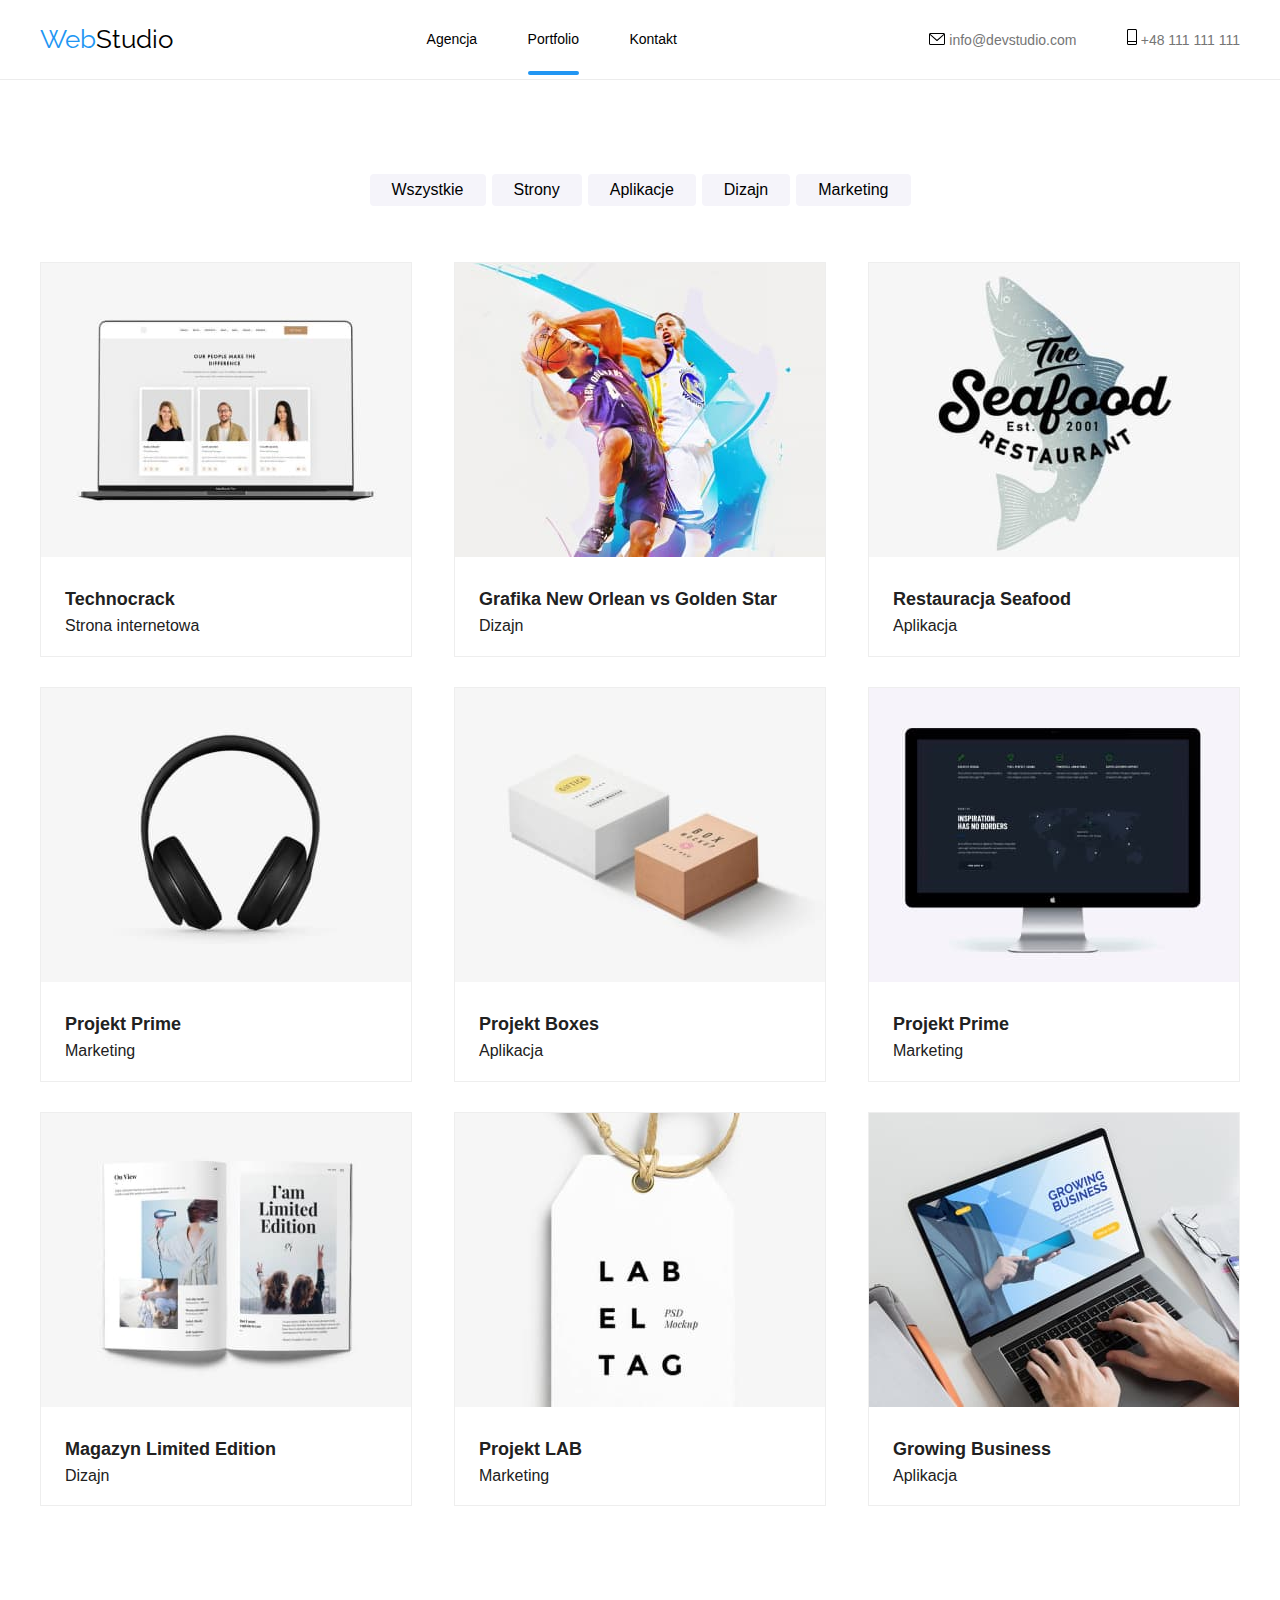
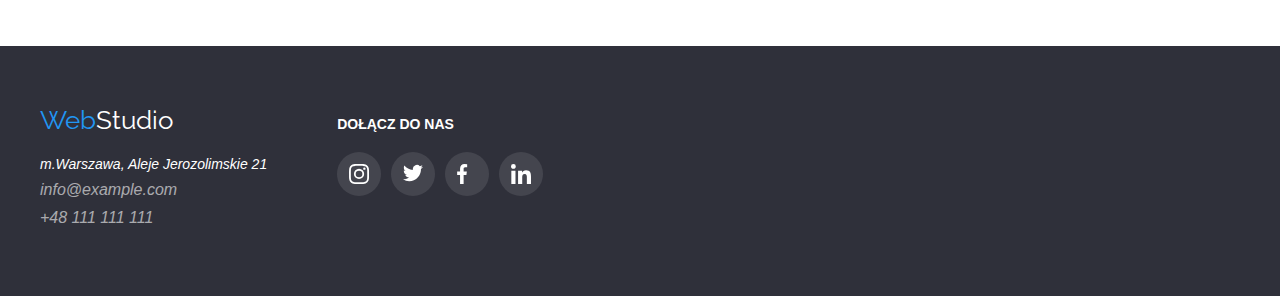
==== portfolio.html @ 27cfef9f "kopiowanie pracy domowej 5" ====
<!doctype html>
<html lang="pl">

<head>
  <meta charset="UTF-8">
  <meta content="IE=edge" http-equiv="X-UA-Compatible">
  <meta name="viewport" content="width=device-width, initial-scale=1.0">
  <link href="https://fonts.googleapis.com/css2?family=Raleway:wght@700&family=Roboto:wght@400;500;700;900&display=swap"
        rel="stylesheet">
  <link href="https://cdnjs.cloudflare.com/ajax/libs/modern-normalize/1.0.0/modern-normalize.min.css"
        rel="stylesheet" />
  <link href="css/styles.css" rel="stylesheet">
  <title>Homework 1</title>
</head>

<body>
<header class="header">
  <div class="container header-container">
    <a class="logo-link" href="index.html"><span class="logo-start">Web</span>Studio</a>
    <nav>
      <ul>
        <li class="header-link"><a class="link" href="index.html">Agencja</a></li>
        <li class="header-link"><a class="link here" href="portfolio.html">Portfolio</a></li>
        <li class="header-link"><a class="link header-link" href="">Kontakt</a></li>
      </ul>
    </nav>
    <div>
      <a class="link header-link address mail" href="mailto:info@devstudio.com">
        <svg height="12" width="16">
          <use href="images/icons.svg#mail"></use>
        </svg>
        info@devstudio.com</a>
      <a class="link header-link address phone" href="tel:+48111111111">
        <svg height="16" width="10">
          <use href="images/icons.svg#telefon"></use>
        </svg>
        +48 111 111 111</a>
    </div>
  </div>
</header>
<main class="section-padding-top section-padding-bottom">
  <section>
    <div class="flexbox-center container portfolio-navigation-container">
      <button class="button portfolio-navigation" type="button">Wszystkie</button>
      <button class="button portfolio-navigation" type="button">Strony</button>
      <button class="button portfolio-navigation" type="button">Aplikacje</button>
      <button class="button portfolio-navigation" type="button">Dizajn</button>
      <button class="button portfolio-navigation" type="button">Marketing</button>
    </div>
  </section>
  <section>
    <div class="container">
      <ul class="portfolio-flexbox">
        <li class="inline-block portfolio-picture">
          <div class="roll-up">
            <img alt="Technocrack" height="294" src="images/laptop2.jpg" width="370" />
            <div class="pop-it">Technocrack jest popularną platformą wykorzystywaną do rozpowszechniania koronawirusa.
              Firmy wykorzystują tę platformę
              do celów szpiegowskich i ataków na niezabezpieczone serwery konkurencji
            </div>
          </div>
          <div class="portfolio-picture-text">
            <div>
              <b class="portfolio-picture-title">Technocrack</b>
            </div>
            <div>Strona internetowa</div>
          </div>
        </li>
        <li class="inline-block portfolio-picture">
          <div class="roll-up">
            <img alt="Koszykówka" height="294" src="images/koszykowka.jpg" width="370" />
            <div class="pop-it">Technocrack jest popularną platformą wykorzystywaną do rozpowszechniania koronawirusa.
              Firmy wykorzystują tę platformę
              do celów szpiegowskich i ataków na niezabezpieczone serwery konkurencji
            </div>
          </div>
          <div class="portfolio-picture-text">
            <div>
              <b class="portfolio-picture-title">Grafika New Orlean vs Golden Star</b>
            </div>
            <div>Dizajn</div>
          </div>
        </li>
        <li class="inline-block portfolio-picture">
          <div class="roll-up">
            <img alt="Rybka" height="294" src="images/rybka.jpg" width="370" />
            <div class="pop-it">Technocrack jest popularną platformą wykorzystywaną do rozpowszechniania koronawirusa.
              Firmy wykorzystują tę platformę
              do celów szpiegowskich i ataków na niezabezpieczone serwery konkurencji
            </div>
          </div>
          <div class="portfolio-picture-text">
            <div>
              <b class="portfolio-picture-title">Restauracja Seafood</b>
            </div>
            <div>Aplikacja</div>
          </div>
        </li>
        <li class="inline-block portfolio-picture">
          <div class="roll-up">
            <img alt="Sluchawki" height="294" src="images/sluchawki.jpg" width="370" />
            <div class="pop-it">Technocrack jest popularną platformą wykorzystywaną do rozpowszechniania koronawirusa.
              Firmy wykorzystują tę platformę
              do celów szpiegowskich i ataków na niezabezpieczone serwery konkurencji
            </div>
          </div>
          <div class="portfolio-picture-text">
            <div>
              <b class="portfolio-picture-title">Projekt Prime</b>
            </div>
            <div>Marketing</div>
          </div>
        </li>
        <li class="inline-block portfolio-picture">
          <div class="roll-up">
            <img alt="Paczki" height="294" src="images/paczki.jpg" width="370" />
            <div class="pop-it">Technocrack jest popularną platformą wykorzystywaną do rozpowszechniania koronawirusa.
              Firmy wykorzystują tę platformę
              do celów szpiegowskich i ataków na niezabezpieczone serwery konkurencji
            </div>
          </div>
          <div class="portfolio-picture-text">
            <div>
              <b class="portfolio-picture-title">Projekt Boxes</b>
            </div>
            <div>Aplikacja</div>
          </div>
        </li>
        <li class="inline-block portfolio-picture">
          <div class="roll-up">
            <img alt="Monitor" height="294" src="images/monitor.jpg" width="370" />
            <div class="pop-it">Technocrack jest popularną platformą wykorzystywaną do rozpowszechniania koronawirusa.
              Firmy wykorzystują tę platformę
              do celów szpiegowskich i ataków na niezabezpieczone serwery konkurencji
            </div>
          </div>
          <div class="portfolio-picture-text">
            <div>
              <b class="portfolio-picture-title">Projekt Prime</b>
            </div>
            <div>Marketing</div>
          </div>
        </li>
        <li class="inline-block portfolio-picture">
          <div class="roll-up">
            <img alt="Książka" height="294" src="images/ksiazka.jpg" width="370" />
            <div class="pop-it">Technocrack jest popularną platformą wykorzystywaną do rozpowszechniania koronawirusa.
              Firmy wykorzystują tę platformę
              do celów szpiegowskich i ataków na niezabezpieczone serwery konkurencji
            </div>
          </div>
          <div class="portfolio-picture-text">
            <div>
              <b class="portfolio-picture-title">Magazyn Limited Edition</b>
            </div>
            <div>Dizajn</div>
          </div>
        </li>
        <li class="inline-block portfolio-picture">
          <div class="roll-up">
            <img alt="Zakładka" height="294" src="images/zakladka.jpg" width="370" />
            <div class="pop-it">Technocrack jest popularną platformą wykorzystywaną do rozpowszechniania koronawirusa.
              Firmy wykorzystują tę platformę
              do celów szpiegowskich i ataków na niezabezpieczone serwery konkurencji
            </div>
          </div>
          <div class="portfolio-picture-text">
            <div>
              <b class="portfolio-picture-title">Projekt LAB</b>
            </div>
            <div>Marketing</div>
          </div>
        </li>
        <li class="inline-block portfolio-picture">
          <div class="roll-up">
            <img alt="Laptop" height="294" src="images/laptop3.jpg" width="370" />
            <div class="pop-it">Technocrack jest popularną platformą wykorzystywaną do rozpowszechniania koronawirusa.
              Firmy wykorzystują tę platformę
              do celów szpiegowskich i ataków na niezabezpieczone serwery konkurencji
            </div>
          </div>
          <div class="portfolio-picture-text">
            <div>
              <b class="portfolio-picture-title">Growing Business</b>
            </div>
            <div>Aplikacja</div>
          </div>
        </li>
      </ul>
    </div>
  </section>
</main>
<footer class="background">
  <div class="footer container">
    <div class="footer-info">
      <a class="logo-link footer-logo" href="/"><span class="logo-start">Web</span>Studio</a>
      <address class="footer-address">m.Warszawa, Aleje Jerozolimskie 21</address>

      <address class="footer-address-contact">
        <a class="link" href="mailto:info@example.com">info@example.com</a>
      </address>
      <address class="footer-address-contact">
        <a class="link" href="tel:+48 111 111 111">+48 111 111 111</a>
      </address>
    </div>
    <div class="footer-social">
      <span class="footer-social-title">DOŁĄCZ DO NAS</span>
      <div class="social-container">
        <div class="social-icon">
          <svg class="social">
            <use href="images/icons.svg#instagram">
            </use>
          </svg>
        </div>
        <div class="social-icon">
          <svg class="social">
            <use href="images/icons.svg#twitter">
            </use>
          </svg>
        </div>
        <div class="social-icon">
          <svg class="social">
            <use href="images/icons.svg#facebook">
            </use>
          </svg>
        </div>
        <div class="social-icon">
          <svg class="social">
            <use href="images/icons.svg#linkedin">
            </use>
          </svg>
        </div>
      </div>
    </div>
  </div>
</footer>
</body>

</html>
---- css/styles.css ----
:root {
    --address: #757575;
    --background-color: #2F303A;
    --background-text-color: white;
    --button-active-color: #2196F3;
    --button-active-text-color: white;
    --button-color: #F5F4FA;
    --button-text-color: black;
    --container-width: 1200px;
    --footer-address-contact: #FFFFFF99;
    --footer-address-size: 14px;
    --footer-address: #FFFFFF;
    --footer-logo: white;
    --h2-font-size: 36px;
    --header-container-border-color: #ECECEC;
    --header-height: 600px;
    --header-link-font-size: 14px;
    --header-link-font-weight: 500;
    --header-link-line-height: 1.17;
    --link-active-color: #2196F3;
    --link-color: black;
    --logo-start-color: #2196F3;
    --our-team-container-color: #F5F4FA;
    --our-team-element-background: white;
    --picture-title-font-size: 16px;
    --picture-title-font-weight: 500;
    --picture-title-line-height: 1.17;
    --picture-work-font-size: 16px;
    --picture-work-font-weight: 400;
    --picture-work-line-height: 1.17;
    --portfolio-navigation-font-size: 16px;
    --portfolio-navigation-font-weight: 500;
    --portfolio-navigation-line-height: 1.25;
    --portfolio-picture-border-color: #EEEEEE;
    --portfolio-picture-title-font-size: 18px;
    --portfolio-picture-title-font-weight: 700;
    --portfolio-picture-title-line-height: 2;
    --text-color: #212121;
    --logo-link-font-size: 26px;
    --lorem-ipsum-article-color: #757575;
    --lorem-ipsum-article-font-size: 14px;
    --button-border-radius: 4px;
}

body {
    font-family: "RobotoRegular 400", "RobotoMedium 500", "RobotoBold 700", "RobotoBlack 900", sans-serif;
    color: var(--text-color);
}

ul {
    list-style: none;
    padding-inline-start: 0;
}

h2 {
    text-align: center;
    font-size: var(--h2-font-size);
}

.container {
    width: var(--container-width);
    margin: 0 auto;
}

.section-padding-top {
    padding-top: 94px;
}

.section-padding-bottom {
    padding-bottom: 94px;
}

.header {
    border-bottom: 1px solid var(--header-container-border-color);
    height: 80px;
}

.header-container {
    display: flex;
    justify-content: space-between;
    align-items: center;
    height: 100%
}

.flexbox-header {
    display: flex;
    justify-content: center;
    flex-direction: column;
    align-items: center;

}

.portfolio-picture {
    border: 1px solid var(--portfolio-picture-border-color);
    margin-bottom: 30px;
    transition-duration: 250ms;
    transition-timing-function: cubic-bezier(0.4, 0, 0.2, 1);
    transition-property: border-color;
    position: relative;

}

.portfolio-picture:hover, .portfolio-picture:focus {
    box-shadow: 0 1px 1px rgba(0, 0, 0, 0.12), 0 4px 4px rgba(0, 0, 0, 0.06), 1px 4px 6px rgba(0, 0, 0, 0.16);
    cursor: pointer;
    transition-duration: 250ms;
    transition-timing-function: cubic-bezier(0.4, 0, 0.2, 1);
    transition-property: border-color;
}

.portfolio-picture-text {
    padding: 20px 24px;
}

.flexbox-center {
    display: flex;
    justify-content: center;
}

.lorem-ipsum-image-box {
    display: flex;
    justify-content: center;
    align-items: center;
    height: 120px;
    background-color: #F5F4FA;
    border-radius: 4px;
}

.flexbox-spaces {
    display: flex;
    justify-content: space-between;
}

.portfolio-flexbox {
    display: flex;
    flex-wrap: wrap;
    justify-content: space-between;
}

.inline-block {
    display: inline-block;
}

.pre {
    white-space: pre;
}

.title {
    text-align: center;
    font-size: 44px;
}

.our-team-container {
    background-color: var(--our-team-container-color);
}

.our-team-image {
    margin-bottom: 30px;

}

.our-team-element {
    background-color: var(--our-team-element-background);
    text-align: center;
    box-shadow: 0 1px 3px rgba(0, 0, 0, 0.12), 0 1px 1px rgba(0, 0, 0, 0.14), 0 2px 1px rgba(0, 0, 0, 0.2);
    border-radius: 0 0 4px 4px;
}

.logo-link {
    font-family: "Raleway", sans-serif;
    text-decoration: none;
    color: black;
    font-size: var(--logo-link-font-size);
    margin-right: 93px;
}

.logo-start {
    color: var(--logo-start-color);
}

.button {
    background-color: var(--button-color);
    color: var(--button-text-color);
    cursor: pointer;
    font-size: 16px;
    transition-duration: 250ms;
    transition-timing-function: cubic-bezier(0.4, 0, 0.2, 1);
    transition-property: color, background-color;
}

.order-button {
    background-color: var(--button-active-color);
    color: var(--button-active-text-color);
    cursor: pointer;
    font-size: 16px;
    padding: 10px 41px 10px 42px;
    border-radius: var(--button-border-radius);
}

.button:hover, .button:focus {
    background-color: var(--button-active-color);
    color: var(--button-active-text-color);
    transition-duration: 250ms;
    transition-timing-function: cubic-bezier(0.4, 0, 0.2, 1);
    transition-property: color, background-color;
}

.link {
    color: var(--link-color);
    text-decoration: none;
    transition-duration: 250ms;
    transition-timing-function: cubic-bezier(0.4, 0, 0.2, 1);
    transition-property: color, fill;
}

.link:hover, .link:focus {
    color: var(--link-active-color);
    fill: var(--link-active-color);
    transition-duration: 250ms;
    transition-timing-function: cubic-bezier(0.4, 0, 0.2, 1);
    transition-property: color, fill;
}

.header-link {
    font-size: var(--header-link-font-size);
    font-weight: var(--header-link-font-weight);
    line-height: var(--header-link-line-height);
    display: inline;
    margin-right: 46px;
    position: relative;
}

.header-link.phone {
    margin-right: 0;
}

.portfolio-picture-title {
    font-size: var(--portfolio-picture-title-font-size);
    font-weight: var(--portfolio-picture-title-font-weight);
    line-height: var(--portfolio-picture-title-line-height);
}

.portfolio-navigation {
    font-size: var(--portfolio-navigation-font-size);
    font-weight: var(--portfolio-navigation-font-weight);
    line-height: var(--portfolio-navigation-line-height);
    border: 0 solid transparent;
    padding: 6px 22px;
    margin: 0 3px;
    border-radius: var(--button-border-radius);
    transition-duration: 250ms;
    transition-timing-function: cubic-bezier(0.4, 0, 0.2, 1);
    transition-property: box-shadow;
}

.portfolio-navigation:hover, .portfolio-navigation:focus {
    box-shadow: 0 3px 1px rgba(0, 0, 0, 0.1), 0 1px 2px rgba(0, 0, 0, 0.08), 0 2px 2px rgba(0, 0, 0, 0.12);
    transition-duration: 250ms;
    transition-timing-function: cubic-bezier(0.4, 0, 0.2, 1);
    transition-property: box-shadow;

}

.picture-title {
    font-size: var(--picture-title-font-size);
    font-weight: var(--picture-title-font-weight);
    line-height: var(--picture-title-line-height);
    margin-bottom: 10px;
}

.picture-work {
    font-size: var(--picture-work-font-size);
    font-weight: var(--picture-work-font-weight);
    line-height: var(--picture-work-line-height);
    margin-bottom: 16px;
    color: #757575;
}

.background {
    background-color: var(--background-color);
    color: var(--background-text-color);
}

.address {
    color: var(--address);
}

.footer-logo {
    color: var(--footer-logo);
}

.footer-address {
    font-size: var(--footer-address-size);
    color: var(--footer-address);
}

.footer-address-contact > a.link {
    color: var(--footer-address-contact);
}

.portfolio-navigation-container {
    margin-bottom: 56px;
}

.footer {
    padding-top: 60px;
    padding-bottom: 60px;
    display: flex;
    align-items: baseline;
}

.footer-info > *:nth-child(1) {
    margin-bottom: 20px;
}

.footer-info > * {
    margin-bottom: 9px;
    display: block;
}

.lorem-ipsum-element > .pre {
    color: var(--lorem-ipsum-article-color);
    font-size: var(--lorem-ipsum-article-font-size);
}

.auto-margin {
    margin: 0 auto;
    padding: 0;
}

.lorem-ipsum-image {
    width: 70px;
    height: 70px;
}

.social {
    width: 20px;
    height: 20px;
    fill: #AFB1B8;
    transition-duration: 250ms;
    transition-timing-function: cubic-bezier(0.4, 0, 0.2, 1);
    transition-property: fill;
}

.footer-social .social {
    fill: white;
}

.social-icon:hover > .social, .social-icon:focus > .social {
    fill: white;
    transition-duration: 250ms;
    transition-timing-function: cubic-bezier(0.4, 0, 0.2, 1);
    transition-property: fill;
}

.social-icon {
    display: inline-flex;
    align-items: center;
    justify-content: center;
    width: 44px;
    height: 44px;
    border-radius: 50%;
    transition-duration: 250ms;
    transition-timing-function: cubic-bezier(0.4, 0, 0.2, 1);
    transition-property: background-color;
}

.social-icon:hover, .social-icon:focus {
    background-color: #2196F3;
    cursor: pointer;
    transition-duration: 250ms;
    transition-timing-function: cubic-bezier(0.4, 0, 0.2, 1);
    transition-property: background-color;
}

.social-container {
    display: flex;
    justify-content: space-evenly;
    margin-bottom: 30px;
}

.client-image-box {
    border: 1px solid #AFB1B8;
    border-radius: 4px;
    width: 170px;
    height: 92px;
    display: inline-flex;
    align-items: center;
    justify-content: center;
    fill: #AFB1B8;
    transition-duration: 250ms;
    transition-timing-function: cubic-bezier(0.4, 0, 0.2, 1);
    transition-property: border-color, fill;
}

.client-image-box:hover, .client-image-box:focus {
    border-color: #2196F3;
    fill: #2196F3;
    cursor: pointer;
    transition-duration: 250ms;
    transition-timing-function: cubic-bezier(0.4, 0, 0.2, 1);
    transition-property: border-color, fill;
}

.clients-container {
    display: flex;
    align-items: center;
    justify-content: space-between;
}

.footer-social {
    display: inline-block;
}

.footer-info {
    display: inline-block;
    margin-right: 70px;
}

.footer-social-title {
    display: inline-block;
    font-size: 14px;
    font-weight: 700;
    margin-bottom: 20px;
}

.footer .social-icon {
    background-color: rgb(255, 255, 255, 10%);
    transition-duration: 250ms;
    transition-timing-function: cubic-bezier(0.4, 0, 0.2, 1);
    transition-property: background-color;
}

.footer .social-icon:hover, .social-icon:focus {
    background-color: #2196F3;
    transition-duration: 250ms;
    transition-timing-function: cubic-bezier(0.4, 0, 0.2, 1);
    transition-property: background-color;
}

.footer .social-container {
    width: 206px;
    display: flex;
    justify-content: space-between;
}

.background-header {
    height: var(--header-height);
    max-width: 1600px;
    background-image: url("./../images/Img Overlay.png"), url("./../images/tełko.jpg");
    margin: 0 auto;
}

.job-text {
    color: #FFFFFF;
    font-size: 14px;
    background-color: rgba(47, 48, 58, 0.8);
    width: 100%;
    position: absolute;
    bottom: 0;
    z-index: 100;
    left: 0;
    text-align: center;
    padding: 27px 0;
}

.job-element {
    position: relative;
}

.here:after {
    content: "";
    background-color: #2196F3;
    border-radius: 2px;
    width: 100%;
    height: 4px;
    position: absolute;
    left: 0;
    bottom: -28px;
}

.roll-up {
    position: relative;
    overflow: hidden;
}

.pop-it {
    background-color: rgba(33, 150, 243, 0.9);
    width: 370px;
    height: 294px;
    color: rgba(255, 255, 255, 1);
    position: absolute;
    bottom: 0;
    z-index: 100;
    left: 0;
    text-align: center;
    padding-top: 49px;
    padding-left: 24px;
    padding-right: 24px;
    transition-duration: 250ms;
    font-size: 18px;
    transition-timing-function: cubic-bezier(0.4, 0, 0.2, 1);
    transition-property: transform;
    transform: translateY(100%);
}

.portfolio-picture:hover .pop-it {
    transition-duration: 250ms;
    transition-timing-function: cubic-bezier(0.4, 0, 0.2, 1);
    transition-property: transform;
    transform: translateY(0);
}

.backdrop {
    position: fixed;
    left: 0;
    top: 0;
    width: 100%;
    height: 100%;
    background-color: rgba(0, 0, 0, 0.1);
    transition-duration: 250ms;
    transition-timing-function: cubic-bezier(0.4, 0, 0.2, 1);
    transition-property: visibility, opacity;
}

.modal {
    position: absolute;
    top: 50%;
    left: 50%;
    transform: translate(-50%, -50%);
    width: 528px;
    min-height: 581px;
    background-color: white;
}

.close-btn {
    position: absolute;
    top: 8px;
    right: 8px;
    width: 30px;
    height: 30px;
    background-color: #ffffff;
    border: 1px solid rgba(0, 0, 0, 0.1);
    border-radius: 50%;
    cursor: pointer;
}

.is-hidden {
    opacity: 0;
    visibility: hidden;
    pointer-events: none;
    transition-duration: 250ms;
    transition-timing-function: cubic-bezier(0.4, 0, 0.2, 1);
    transition-property: visibility, opacity;
}
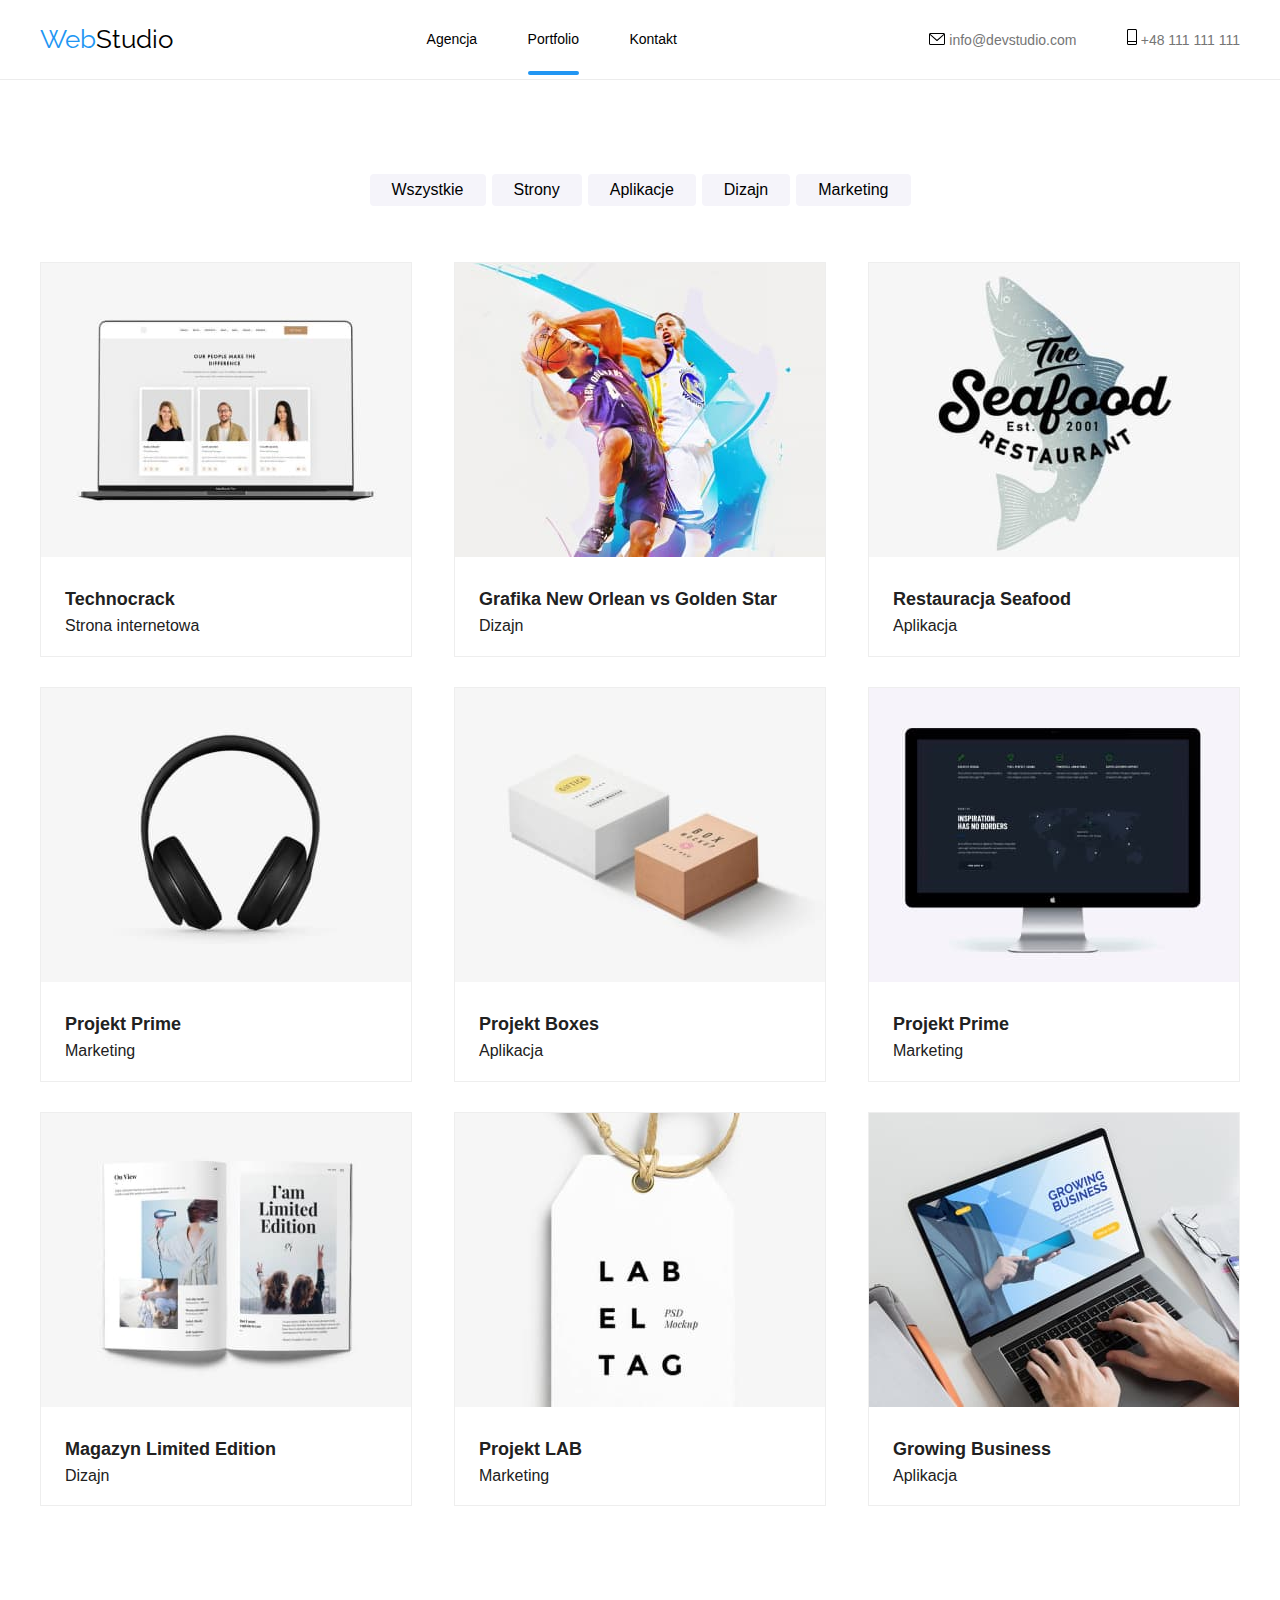
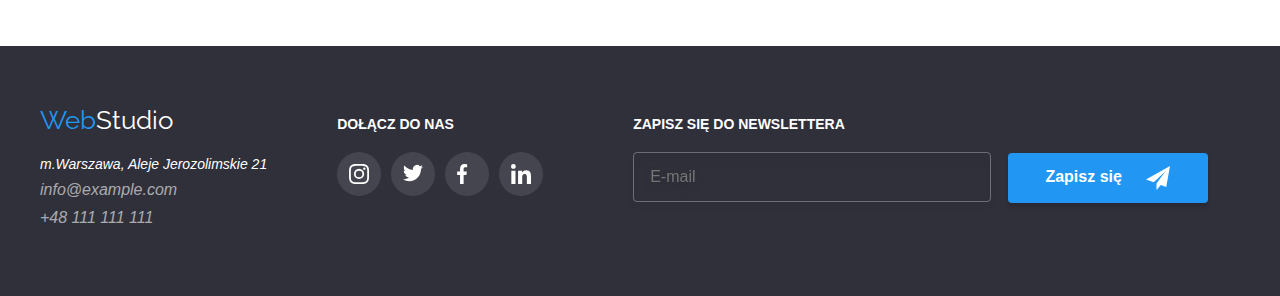
==== commit 931070ec: "praca domowa 5" ====
--- a/portfolio.html
+++ b/portfolio.html
@@ -195,7 +195,6 @@
     <div class="footer-info">
       <a class="logo-link footer-logo" href="/"><span class="logo-start">Web</span>Studio</a>
       <address class="footer-address">m.Warszawa, Aleje Jerozolimskie 21</address>
-
       <address class="footer-address-contact">
         <a class="link" href="mailto:info@example.com">info@example.com</a>
       </address>
@@ -232,8 +231,23 @@
         </div>
       </div>
     </div>
+    <div class="footer-newsletter">
+      <form>
+        <label>
+          <span class="footer-social-title footer-newsletter-label">ZAPISZ SIĘ DO NEWSLETTERA</span>
+          <input class="email-newsletter" type="text" name="email" placeholder="E-mail" />
+        </label>
+        <button class="footer-button" type="submit">Zapisz się
+          <svg class="footer-image">
+            <use href="images/icons.svg#samolociszek">
+            </use>
+          </svg>
+        </button>
+      </form>
+    </div>
   </div>
 </footer>
+
 </body>
 
 </html>
--- a/css/styles.css
+++ b/css/styles.css
@@ -521,6 +521,7 @@
     transition-duration: 250ms;
     transition-timing-function: cubic-bezier(0.4, 0, 0.2, 1);
     transition-property: visibility, opacity;
+    z-index: 1000;
 }
 
 .modal {
@@ -531,6 +532,7 @@
     width: 528px;
     min-height: 581px;
     background-color: white;
+
 }
 
 .close-btn {
@@ -552,4 +554,84 @@
     transition-duration: 250ms;
     transition-timing-function: cubic-bezier(0.4, 0, 0.2, 1);
     transition-property: visibility, opacity;
+}
+
+.form-header {
+    size: 20px;
+    display: block;
+    text-align: center;
+    margin-bottom: 12px;
+}
+
+.form-data {
+    color: #757575;
+    font-size: 12px;
+    display: block;
+}
+
+.form-image {
+    width: 12px;
+    height: 12px;
+    fill: #212121;
+}
+
+.footer-newsletter-label {
+    display: block;
+}
+
+.email-newsletter {
+    background-color: transparent;
+    width: 358px;
+    height: 50px;
+    border: 1px solid rgba(255, 255, 255, 0.3);
+    filter: drop-shadow(0px 4px 4px rgba(0, 0, 0, 0.15));
+    border-radius: 4px;
+    padding-left: 16px;
+
+}
+
+.footer-button {
+    width: 200px;
+    height: 50px;
+    background: #2196F3;
+    box-shadow: 0 4px 4px rgba(0, 0, 0, 0.15);
+    border-radius: 4px;
+    color: white;
+    font-weight: 700;
+    border-color: transparent;
+    display: inline-flex;
+    align-items: center;
+    justify-content: center;
+    margin-left: 12px;
+
+
+}
+
+.footer-image {
+    width: 24px;
+    height: 24px;
+    background-color: transparent;
+    fill: white;
+    margin-left: 24px;
+
+}
+
+.footer-newsletter {
+    margin-left: 90px;
+}
+
+.contact-form {
+    padding-left: 40px;
+    padding-right: 40px;
+}
+
+.contact-window {
+    width: 100%;
+    border: 1px solid rgba(33, 33, 33, 0.2);
+    border-radius: 4px;
+    margin-bottom: 10px;
+}
+
+.form-box {
+    position: relative;
 }